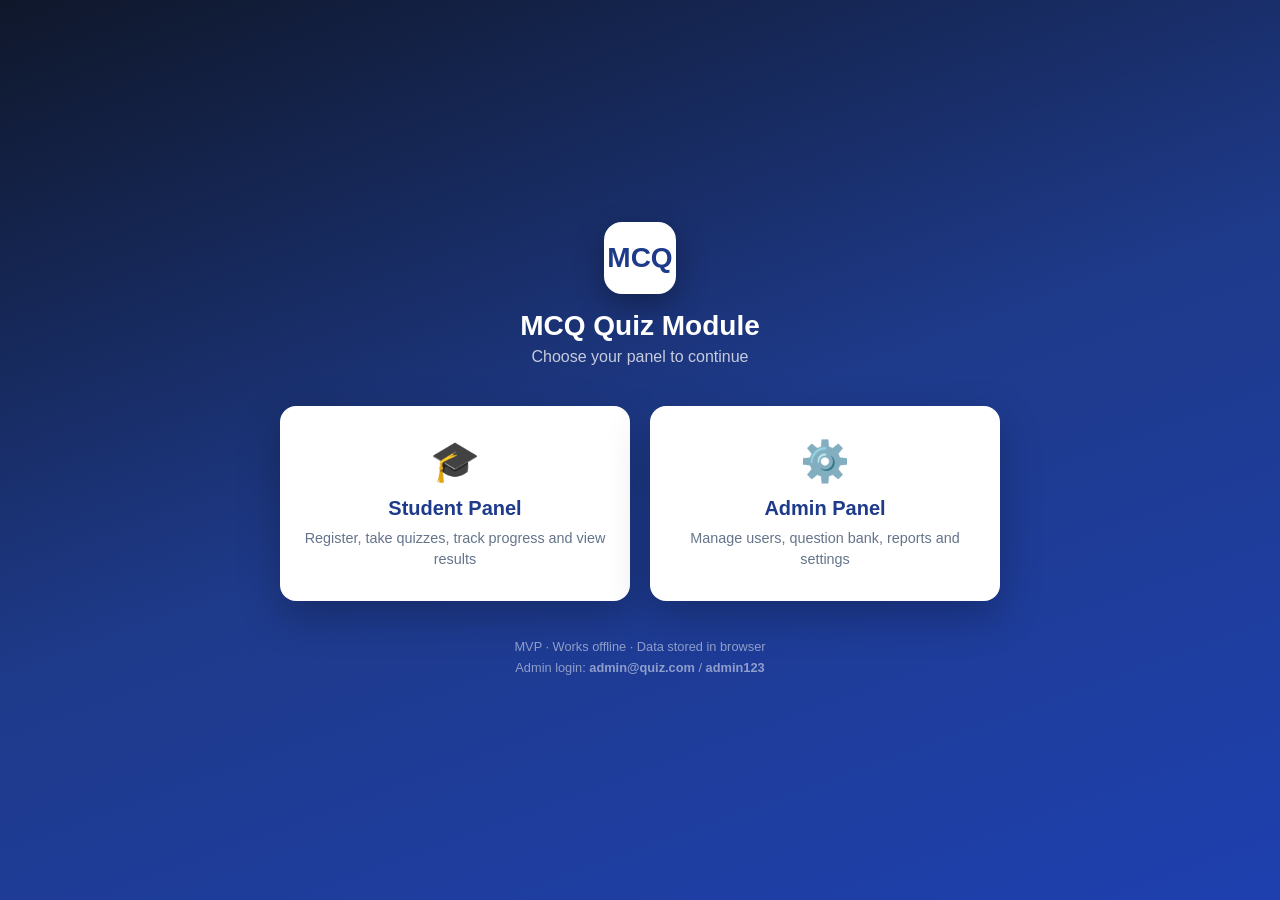
==== index.html @ 9ffa8c19 "Add files via upload" ====
<!DOCTYPE html>
<html lang="en">
<head>
  <meta charset="UTF-8" />
  <meta name="viewport" content="width=device-width, initial-scale=1.0" />
  <meta name="theme-color" content="#1e3a8a" />
  <title>MCQ Quiz Module</title>
  <style>
    :root {
      --primary: #1e3a8a;
      --card: #ffffff;
      --text: #0f172a;
      --muted: #64748b;
    }
    * { box-sizing: border-box; margin: 0; padding: 0; }
    body {
      min-height: 100vh;
      font-family: -apple-system, BlinkMacSystemFont, "Segoe UI", Roboto, sans-serif;
      background: linear-gradient(160deg, #0f172a 0%, #1e3a8a 50%, #1e40af 100%);
      display: flex;
      align-items: center;
      justify-content: center;
      padding: 24px;
    }
    .container {
      width: 100%;
      max-width: 720px;
      text-align: center;
    }
    .logo {
      width: 72px; height: 72px;
      background: white;
      color: var(--primary);
      font-size: 28px; font-weight: 800;
      border-radius: 18px;
      display: flex; align-items: center; justify-content: center;
      margin: 0 auto 16px;
      box-shadow: 0 10px 30px rgba(0,0,0,0.3);
    }
    h1 { color: white; font-size: 1.75rem; margin-bottom: 6px; }
    .subtitle { color: rgba(255,255,255,0.75); font-size: 1rem; margin-bottom: 40px; }
    .cards {
      display: grid;
      grid-template-columns: 1fr 1fr;
      gap: 20px;
    }
    @media (max-width: 560px) {
      .cards { grid-template-columns: 1fr; }
    }
    .card {
      background: var(--card);
      border-radius: 16px;
      padding: 32px 24px;
      text-decoration: none;
      color: var(--text);
      box-shadow: 0 15px 40px rgba(0,0,0,0.25);
      transition: transform 0.2s ease, box-shadow 0.2s ease;
      display: block;
    }
    .card:hover {
      transform: translateY(-4px);
      box-shadow: 0 20px 50px rgba(0,0,0,0.35);
    }
    .card .icon { font-size: 2.5rem; margin-bottom: 12px; }
    .card h2 { font-size: 1.25rem; margin-bottom: 8px; color: var(--primary); }
    .card p { font-size: 0.9rem; color: var(--muted); line-height: 1.45; }
    .footer {
      margin-top: 36px;
      color: rgba(255,255,255,0.5);
      font-size: 0.8rem;
      line-height: 1.6;
    }
  </style>
</head>
<body>
  <div class="container">
    <div class="logo">MCQ</div>
    <h1>MCQ Quiz Module</h1>
    <p class="subtitle">Choose your panel to continue</p>

    <div class="cards">
      <a href="student/index.html" class="card">
        <div class="icon">🎓</div>
        <h2>Student Panel</h2>
        <p>Register, take quizzes, track progress and view results</p>
      </a>
      <a href="admin/index.html" class="card">
        <div class="icon">⚙️</div>
        <h2>Admin Panel</h2>
        <p>Manage users, question bank, reports and settings</p>
      </a>
    </div>

    <p class="footer">
      MVP · Works offline · Data stored in browser<br>
      Admin login: <strong>admin@quiz.com</strong> / <strong>admin123</strong>
    </p>
  </div>
</body>
</html>
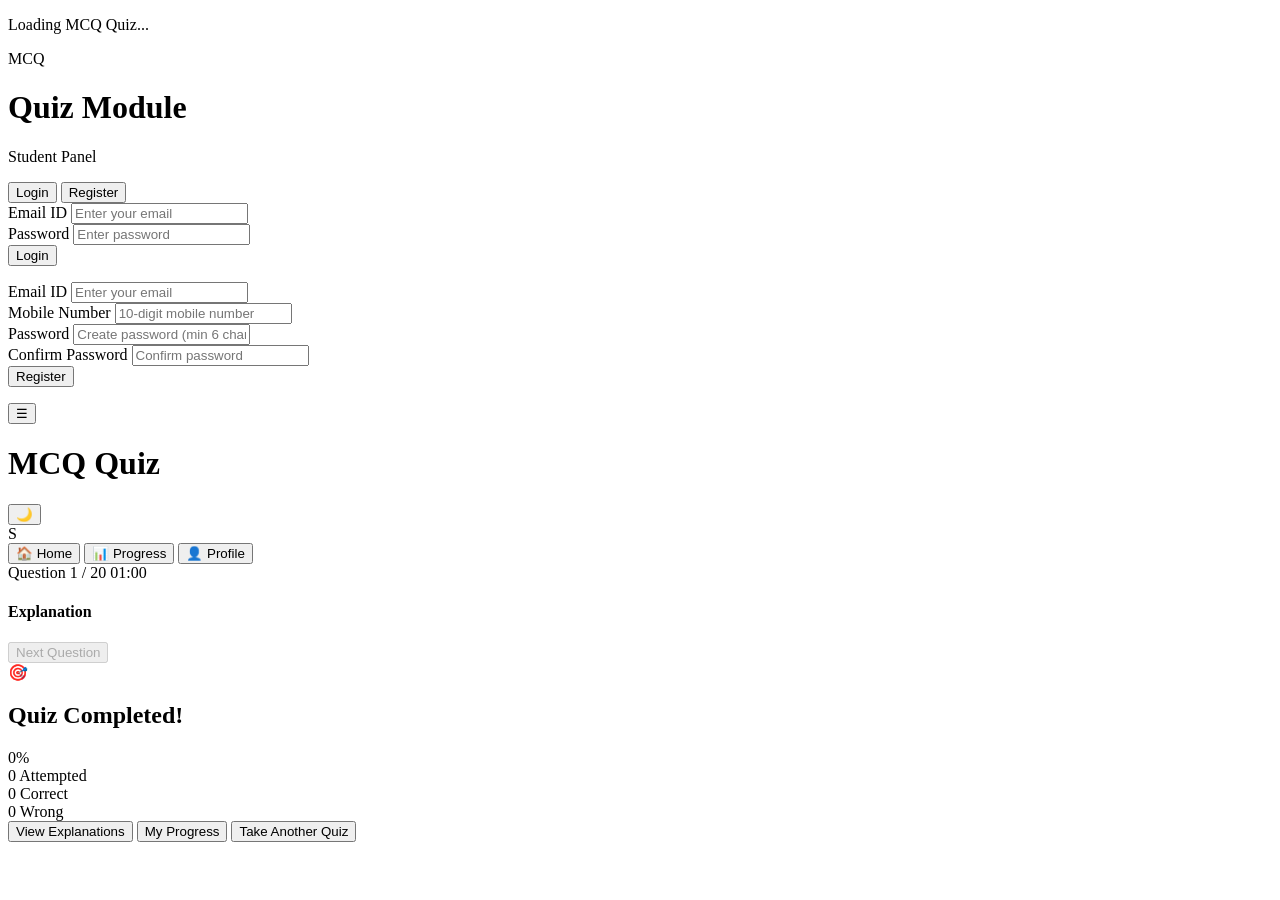
==== commit 8ba7bb0d: "Add files via upload" ====
--- a/index.html
+++ b/index.html
@@ -2,99 +2,197 @@
 <html lang="en">
 <head>
   <meta charset="UTF-8" />
-  <meta name="viewport" content="width=device-width, initial-scale=1.0" />
+  <meta name="viewport" content="width=device-width, initial-scale=1.0, maximum-scale=1.0, user-scalable=no" />
   <meta name="theme-color" content="#1e3a8a" />
-  <title>MCQ Quiz Module</title>
-  <style>
-    :root {
-      --primary: #1e3a8a;
-      --card: #ffffff;
-      --text: #0f172a;
-      --muted: #64748b;
-    }
-    * { box-sizing: border-box; margin: 0; padding: 0; }
-    body {
-      min-height: 100vh;
-      font-family: -apple-system, BlinkMacSystemFont, "Segoe UI", Roboto, sans-serif;
-      background: linear-gradient(160deg, #0f172a 0%, #1e3a8a 50%, #1e40af 100%);
-      display: flex;
-      align-items: center;
-      justify-content: center;
-      padding: 24px;
-    }
-    .container {
-      width: 100%;
-      max-width: 720px;
-      text-align: center;
-    }
-    .logo {
-      width: 72px; height: 72px;
-      background: white;
-      color: var(--primary);
-      font-size: 28px; font-weight: 800;
-      border-radius: 18px;
-      display: flex; align-items: center; justify-content: center;
-      margin: 0 auto 16px;
-      box-shadow: 0 10px 30px rgba(0,0,0,0.3);
-    }
-    h1 { color: white; font-size: 1.75rem; margin-bottom: 6px; }
-    .subtitle { color: rgba(255,255,255,0.75); font-size: 1rem; margin-bottom: 40px; }
-    .cards {
-      display: grid;
-      grid-template-columns: 1fr 1fr;
-      gap: 20px;
-    }
-    @media (max-width: 560px) {
-      .cards { grid-template-columns: 1fr; }
-    }
-    .card {
-      background: var(--card);
-      border-radius: 16px;
-      padding: 32px 24px;
-      text-decoration: none;
-      color: var(--text);
-      box-shadow: 0 15px 40px rgba(0,0,0,0.25);
-      transition: transform 0.2s ease, box-shadow 0.2s ease;
-      display: block;
-    }
-    .card:hover {
-      transform: translateY(-4px);
-      box-shadow: 0 20px 50px rgba(0,0,0,0.35);
-    }
-    .card .icon { font-size: 2.5rem; margin-bottom: 12px; }
-    .card h2 { font-size: 1.25rem; margin-bottom: 8px; color: var(--primary); }
-    .card p { font-size: 0.9rem; color: var(--muted); line-height: 1.45; }
-    .footer {
-      margin-top: 36px;
-      color: rgba(255,255,255,0.5);
-      font-size: 0.8rem;
-      line-height: 1.6;
-    }
-  </style>
+  <meta name="description" content="MCQ Quiz Module - Student Panel" />
+  <title>MCQ Quiz - Student Panel</title>
+
+  <!-- PWA Manifest -->
+  <link rel="manifest" href="manifest.json" />
+  <link rel="apple-touch-icon" href="assets/icon-192.png" />
+
+  <!-- Styles -->
+  <link rel="stylesheet" href="css/style.css" />
 </head>
 <body>
-  <div class="container">
-    <div class="logo">MCQ</div>
-    <h1>MCQ Quiz Module</h1>
-    <p class="subtitle">Choose your panel to continue</p>
+  <!-- ========== APP CONTAINER ========== -->
+  <div id="app">
 
-    <div class="cards">
-      <a href="student/index.html" class="card">
-        <div class="icon">🎓</div>
-        <h2>Student Panel</h2>
-        <p>Register, take quizzes, track progress and view results</p>
-      </a>
-      <a href="admin/index.html" class="card">
-        <div class="icon">⚙️</div>
-        <h2>Admin Panel</h2>
-        <p>Manage users, question bank, reports and settings</p>
-      </a>
+    <!-- ========== LOADING SCREEN ========== -->
+    <div id="screen-loading" class="screen active">
+      <div class="loading-content">
+        <div class="spinner"></div>
+        <p>Loading MCQ Quiz...</p>
+      </div>
     </div>
 
-    <p class="footer">
-      MVP · Works offline · Data stored in browser<br>
-      Admin login: <strong>admin@quiz.com</strong> / <strong>admin123</strong>
-    </p>
+    <!-- ========== AUTH SCREEN (Login / Register) ========== -->
+    <div id="screen-auth" class="screen">
+      <div class="auth-container">
+        <div class="auth-header">
+          <div class="logo">MCQ</div>
+          <h1>Quiz Module</h1>
+          <p class="subtitle">Student Panel</p>
+        </div>
+
+        <div class="auth-tabs">
+          <button class="tab-btn active" data-tab="login">Login</button>
+          <button class="tab-btn" data-tab="register">Register</button>
+        </div>
+
+        <!-- Login Form -->
+        <form id="form-login" class="auth-form active">
+          <div class="form-group">
+            <label for="login-email">Email ID</label>
+            <input type="email" id="login-email" placeholder="Enter your email" required autocomplete="email" />
+          </div>
+          <div class="form-group">
+            <label for="login-password">Password</label>
+            <input type="password" id="login-password" placeholder="Enter password" required autocomplete="current-password" />
+          </div>
+          <button type="submit" class="btn btn-primary btn-block">Login</button>
+          <p class="form-message" id="login-message"></p>
+        </form>
+
+        <!-- Register Form -->
+        <form id="form-register" class="auth-form">
+          <div class="form-group">
+            <label for="reg-email">Email ID</label>
+            <input type="email" id="reg-email" placeholder="Enter your email" required autocomplete="email" />
+          </div>
+          <div class="form-group">
+            <label for="reg-mobile">Mobile Number</label>
+            <input type="tel" id="reg-mobile" placeholder="10-digit mobile number" pattern="[0-9]{10}" required />
+          </div>
+          <div class="form-group">
+            <label for="reg-password">Password</label>
+            <input type="password" id="reg-password" placeholder="Create password (min 6 chars)" minlength="6" required autocomplete="new-password" />
+          </div>
+          <div class="form-group">
+            <label for="reg-confirm">Confirm Password</label>
+            <input type="password" id="reg-confirm" placeholder="Confirm password" minlength="6" required />
+          </div>
+          <button type="submit" class="btn btn-primary btn-block">Register</button>
+          <p class="form-message" id="register-message"></p>
+        </form>
+      </div>
+    </div>
+
+    <!-- ========== MAIN APP (after login) ========== -->
+    <div id="screen-main" class="screen">
+      <!-- Top Header -->
+      <header class="app-header">
+        <div class="header-left">
+          <button id="btn-menu" class="icon-btn" aria-label="Menu">☰</button>
+          <h1 class="app-title">MCQ Quiz</h1>
+        </div>
+        <div class="header-right">
+          <button id="btn-darkmode" class="icon-btn" aria-label="Toggle dark mode">🌙</button>
+          <div class="user-avatar" id="user-avatar">S</div>
+        </div>
+      </header>
+
+      <!-- Main Content Area -->
+      <main id="main-content">
+        <!-- Views will be injected here -->
+      </main>
+
+      <!-- Bottom Navigation -->
+      <nav class="bottom-nav">
+        <button class="nav-item active" data-view="home">
+          <span class="nav-icon">🏠</span>
+          <span class="nav-label">Home</span>
+        </button>
+        <button class="nav-item" data-view="progress">
+          <span class="nav-icon">📊</span>
+          <span class="nav-label">Progress</span>
+        </button>
+        <button class="nav-item" data-view="profile">
+          <span class="nav-icon">👤</span>
+          <span class="nav-label">Profile</span>
+        </button>
+      </nav>
+    </div>
+
+    <!-- ========== QUIZ SCREEN (full screen overlay) ========== -->
+    <div id="screen-quiz" class="screen">
+      <div class="quiz-header">
+        <div class="quiz-meta">
+          <span id="quiz-progress-text">Question 1 / 20</span>
+          <span id="quiz-timer" class="timer">01:00</span>
+        </div>
+        <div class="progress-bar-container">
+          <div id="quiz-progress-bar" class="progress-bar"></div>
+        </div>
+      </div>
+
+      <div class="quiz-body">
+        <div id="question-text" class="question-text">
+          <!-- Question will appear here -->
+        </div>
+
+        <div id="options-container" class="options-container">
+          <!-- Options A B C D -->
+        </div>
+
+        <div id="explanation-box" class="explanation-box hidden">
+          <h4>Explanation</h4>
+          <p id="explanation-text"></p>
+        </div>
+      </div>
+
+      <div class="quiz-footer">
+        <button id="btn-next-question" class="btn btn-primary btn-block" disabled>Next Question</button>
+      </div>
+    </div>
+
+    <!-- ========== RESULT SCREEN ========== -->
+    <div id="screen-result" class="screen">
+      <div class="result-container">
+        <div class="result-icon">🎯</div>
+        <h2>Quiz Completed!</h2>
+        <div class="score-circle">
+          <span id="result-percentage">0%</span>
+        </div>
+        <div class="result-stats">
+          <div class="stat-item">
+            <span class="stat-value" id="result-attempted">0</span>
+            <span class="stat-label">Attempted</span>
+          </div>
+          <div class="stat-item">
+            <span class="stat-value" id="result-correct">0</span>
+            <span class="stat-label">Correct</span>
+          </div>
+          <div class="stat-item">
+            <span class="stat-value" id="result-wrong">0</span>
+            <span class="stat-label">Wrong</span>
+          </div>
+        </div>
+        <div class="result-actions">
+          <button id="btn-view-explanations" class="btn btn-outline">View Explanations</button>
+          <button id="btn-go-progress" class="btn btn-primary">My Progress</button>
+          <button id="btn-new-quiz" class="btn btn-secondary">Take Another Quiz</button>
+        </div>
+      </div>
+    </div>
+
   </div>
+
+  <!-- Scripts -->
+  <script src="js/config.js"></script>
+  <script src="js/storage.js"></script>
+  <script src="js/api.js"></script>
+  <script src="js/auth.js"></script>
+  <script src="js/quiz.js"></script>
+  <script src="js/app.js"></script>
+  <script>
+    if ('serviceWorker' in navigator) {
+      window.addEventListener('load', () => {
+        navigator.serviceWorker.register('./sw.js').then(reg => {
+          console.log('Student SW registered', reg.scope);
+        }).catch(err => console.warn('SW registration failed', err));
+      });
+    }
+  </script>
 </body>
 </html>
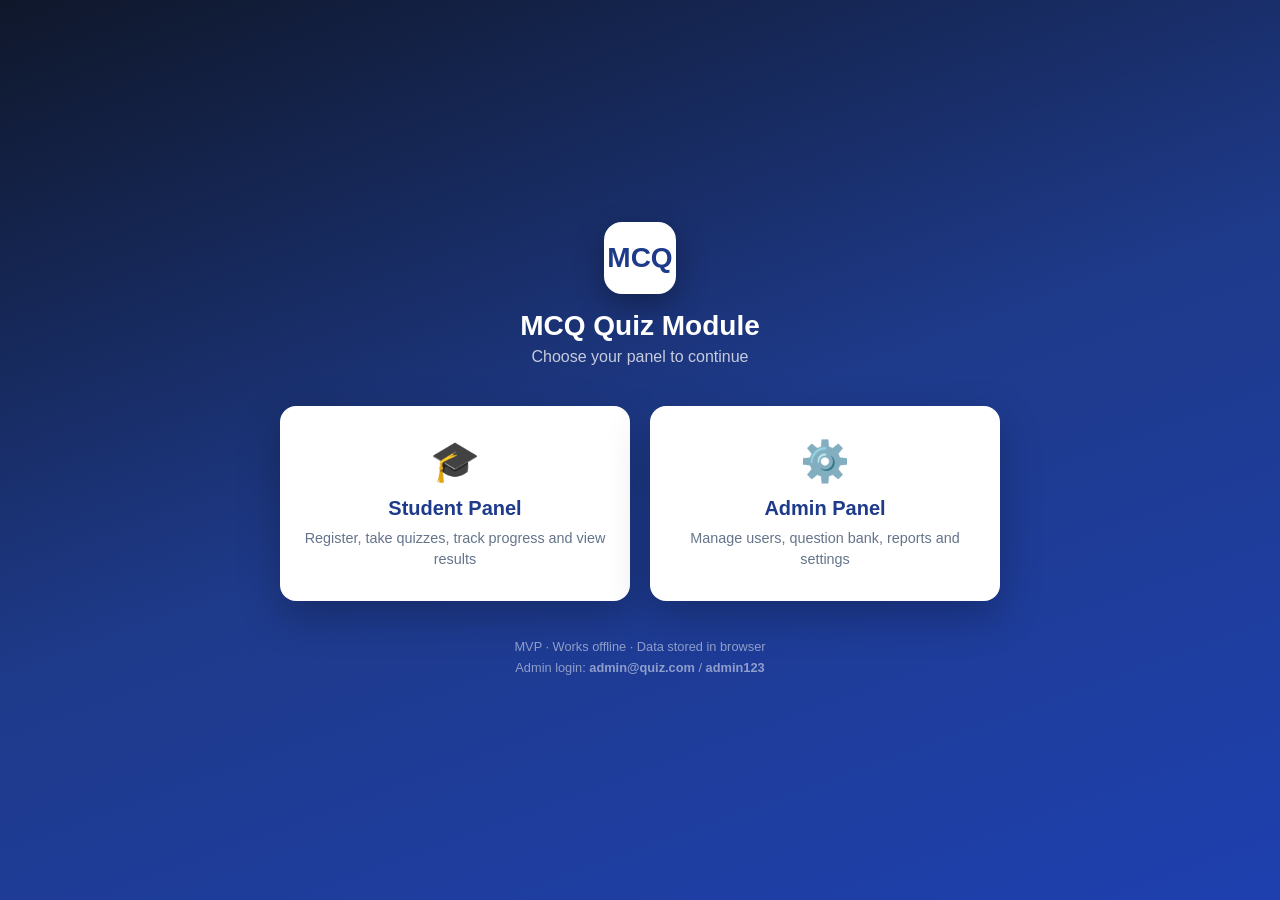
==== commit 1cad7490: "Add files via upload" ====
--- a/index.html
+++ b/index.html
@@ -2,197 +2,99 @@
 <html lang="en">
 <head>
   <meta charset="UTF-8" />
-  <meta name="viewport" content="width=device-width, initial-scale=1.0, maximum-scale=1.0, user-scalable=no" />
+  <meta name="viewport" content="width=device-width, initial-scale=1.0" />
   <meta name="theme-color" content="#1e3a8a" />
-  <meta name="description" content="MCQ Quiz Module - Student Panel" />
-  <title>MCQ Quiz - Student Panel</title>
-
-  <!-- PWA Manifest -->
-  <link rel="manifest" href="manifest.json" />
-  <link rel="apple-touch-icon" href="assets/icon-192.png" />
-
-  <!-- Styles -->
-  <link rel="stylesheet" href="css/style.css" />
+  <title>MCQ Quiz Module</title>
+  <style>
+    :root {
+      --primary: #1e3a8a;
+      --card: #ffffff;
+      --text: #0f172a;
+      --muted: #64748b;
+    }
+    * { box-sizing: border-box; margin: 0; padding: 0; }
+    body {
+      min-height: 100vh;
+      font-family: -apple-system, BlinkMacSystemFont, "Segoe UI", Roboto, sans-serif;
+      background: linear-gradient(160deg, #0f172a 0%, #1e3a8a 50%, #1e40af 100%);
+      display: flex;
+      align-items: center;
+      justify-content: center;
+      padding: 24px;
+    }
+    .container {
+      width: 100%;
+      max-width: 720px;
+      text-align: center;
+    }
+    .logo {
+      width: 72px; height: 72px;
+      background: white;
+      color: var(--primary);
+      font-size: 28px; font-weight: 800;
+      border-radius: 18px;
+      display: flex; align-items: center; justify-content: center;
+      margin: 0 auto 16px;
+      box-shadow: 0 10px 30px rgba(0,0,0,0.3);
+    }
+    h1 { color: white; font-size: 1.75rem; margin-bottom: 6px; }
+    .subtitle { color: rgba(255,255,255,0.75); font-size: 1rem; margin-bottom: 40px; }
+    .cards {
+      display: grid;
+      grid-template-columns: 1fr 1fr;
+      gap: 20px;
+    }
+    @media (max-width: 560px) {
+      .cards { grid-template-columns: 1fr; }
+    }
+    .card {
+      background: var(--card);
+      border-radius: 16px;
+      padding: 32px 24px;
+      text-decoration: none;
+      color: var(--text);
+      box-shadow: 0 15px 40px rgba(0,0,0,0.25);
+      transition: transform 0.2s ease, box-shadow 0.2s ease;
+      display: block;
+    }
+    .card:hover {
+      transform: translateY(-4px);
+      box-shadow: 0 20px 50px rgba(0,0,0,0.35);
+    }
+    .card .icon { font-size: 2.5rem; margin-bottom: 12px; }
+    .card h2 { font-size: 1.25rem; margin-bottom: 8px; color: var(--primary); }
+    .card p { font-size: 0.9rem; color: var(--muted); line-height: 1.45; }
+    .footer {
+      margin-top: 36px;
+      color: rgba(255,255,255,0.5);
+      font-size: 0.8rem;
+      line-height: 1.6;
+    }
+  </style>
 </head>
 <body>
-  <!-- ========== APP CONTAINER ========== -->
-  <div id="app">
+  <div class="container">
+    <div class="logo">MCQ</div>
+    <h1>MCQ Quiz Module</h1>
+    <p class="subtitle">Choose your panel to continue</p>
 
-    <!-- ========== LOADING SCREEN ========== -->
-    <div id="screen-loading" class="screen active">
-      <div class="loading-content">
-        <div class="spinner"></div>
-        <p>Loading MCQ Quiz...</p>
-      </div>
+    <div class="cards">
+      <a href="student/index.html" class="card">
+        <div class="icon">🎓</div>
+        <h2>Student Panel</h2>
+        <p>Register, take quizzes, track progress and view results</p>
+      </a>
+      <a href="admin/index.html" class="card">
+        <div class="icon">⚙️</div>
+        <h2>Admin Panel</h2>
+        <p>Manage users, question bank, reports and settings</p>
+      </a>
     </div>
 
-    <!-- ========== AUTH SCREEN (Login / Register) ========== -->
-    <div id="screen-auth" class="screen">
-      <div class="auth-container">
-        <div class="auth-header">
-          <div class="logo">MCQ</div>
-          <h1>Quiz Module</h1>
-          <p class="subtitle">Student Panel</p>
-        </div>
-
-        <div class="auth-tabs">
-          <button class="tab-btn active" data-tab="login">Login</button>
-          <button class="tab-btn" data-tab="register">Register</button>
-        </div>
-
-        <!-- Login Form -->
-        <form id="form-login" class="auth-form active">
-          <div class="form-group">
-            <label for="login-email">Email ID</label>
-            <input type="email" id="login-email" placeholder="Enter your email" required autocomplete="email" />
-          </div>
-          <div class="form-group">
-            <label for="login-password">Password</label>
-            <input type="password" id="login-password" placeholder="Enter password" required autocomplete="current-password" />
-          </div>
-          <button type="submit" class="btn btn-primary btn-block">Login</button>
-          <p class="form-message" id="login-message"></p>
-        </form>
-
-        <!-- Register Form -->
-        <form id="form-register" class="auth-form">
-          <div class="form-group">
-            <label for="reg-email">Email ID</label>
-            <input type="email" id="reg-email" placeholder="Enter your email" required autocomplete="email" />
-          </div>
-          <div class="form-group">
-            <label for="reg-mobile">Mobile Number</label>
-            <input type="tel" id="reg-mobile" placeholder="10-digit mobile number" pattern="[0-9]{10}" required />
-          </div>
-          <div class="form-group">
-            <label for="reg-password">Password</label>
-            <input type="password" id="reg-password" placeholder="Create password (min 6 chars)" minlength="6" required autocomplete="new-password" />
-          </div>
-          <div class="form-group">
-            <label for="reg-confirm">Confirm Password</label>
-            <input type="password" id="reg-confirm" placeholder="Confirm password" minlength="6" required />
-          </div>
-          <button type="submit" class="btn btn-primary btn-block">Register</button>
-          <p class="form-message" id="register-message"></p>
-        </form>
-      </div>
-    </div>
-
-    <!-- ========== MAIN APP (after login) ========== -->
-    <div id="screen-main" class="screen">
-      <!-- Top Header -->
-      <header class="app-header">
-        <div class="header-left">
-          <button id="btn-menu" class="icon-btn" aria-label="Menu">☰</button>
-          <h1 class="app-title">MCQ Quiz</h1>
-        </div>
-        <div class="header-right">
-          <button id="btn-darkmode" class="icon-btn" aria-label="Toggle dark mode">🌙</button>
-          <div class="user-avatar" id="user-avatar">S</div>
-        </div>
-      </header>
-
-      <!-- Main Content Area -->
-      <main id="main-content">
-        <!-- Views will be injected here -->
-      </main>
-
-      <!-- Bottom Navigation -->
-      <nav class="bottom-nav">
-        <button class="nav-item active" data-view="home">
-          <span class="nav-icon">🏠</span>
-          <span class="nav-label">Home</span>
-        </button>
-        <button class="nav-item" data-view="progress">
-          <span class="nav-icon">📊</span>
-          <span class="nav-label">Progress</span>
-        </button>
-        <button class="nav-item" data-view="profile">
-          <span class="nav-icon">👤</span>
-          <span class="nav-label">Profile</span>
-        </button>
-      </nav>
-    </div>
-
-    <!-- ========== QUIZ SCREEN (full screen overlay) ========== -->
-    <div id="screen-quiz" class="screen">
-      <div class="quiz-header">
-        <div class="quiz-meta">
-          <span id="quiz-progress-text">Question 1 / 20</span>
-          <span id="quiz-timer" class="timer">01:00</span>
-        </div>
-        <div class="progress-bar-container">
-          <div id="quiz-progress-bar" class="progress-bar"></div>
-        </div>
-      </div>
-
-      <div class="quiz-body">
-        <div id="question-text" class="question-text">
-          <!-- Question will appear here -->
-        </div>
-
-        <div id="options-container" class="options-container">
-          <!-- Options A B C D -->
-        </div>
-
-        <div id="explanation-box" class="explanation-box hidden">
-          <h4>Explanation</h4>
-          <p id="explanation-text"></p>
-        </div>
-      </div>
-
-      <div class="quiz-footer">
-        <button id="btn-next-question" class="btn btn-primary btn-block" disabled>Next Question</button>
-      </div>
-    </div>
-
-    <!-- ========== RESULT SCREEN ========== -->
-    <div id="screen-result" class="screen">
-      <div class="result-container">
-        <div class="result-icon">🎯</div>
-        <h2>Quiz Completed!</h2>
-        <div class="score-circle">
-          <span id="result-percentage">0%</span>
-        </div>
-        <div class="result-stats">
-          <div class="stat-item">
-            <span class="stat-value" id="result-attempted">0</span>
-            <span class="stat-label">Attempted</span>
-          </div>
-          <div class="stat-item">
-            <span class="stat-value" id="result-correct">0</span>
-            <span class="stat-label">Correct</span>
-          </div>
-          <div class="stat-item">
-            <span class="stat-value" id="result-wrong">0</span>
-            <span class="stat-label">Wrong</span>
-          </div>
-        </div>
-        <div class="result-actions">
-          <button id="btn-view-explanations" class="btn btn-outline">View Explanations</button>
-          <button id="btn-go-progress" class="btn btn-primary">My Progress</button>
-          <button id="btn-new-quiz" class="btn btn-secondary">Take Another Quiz</button>
-        </div>
-      </div>
-    </div>
-
+    <p class="footer">
+      MVP · Works offline · Data stored in browser<br>
+      Admin login: <strong>admin@quiz.com</strong> / <strong>admin123</strong>
+    </p>
   </div>
-
-  <!-- Scripts -->
-  <script src="js/config.js"></script>
-  <script src="js/storage.js"></script>
-  <script src="js/api.js"></script>
-  <script src="js/auth.js"></script>
-  <script src="js/quiz.js"></script>
-  <script src="js/app.js"></script>
-  <script>
-    if ('serviceWorker' in navigator) {
-      window.addEventListener('load', () => {
-        navigator.serviceWorker.register('./sw.js').then(reg => {
-          console.log('Student SW registered', reg.scope);
-        }).catch(err => console.warn('SW registration failed', err));
-      });
-    }
-  </script>
 </body>
 </html>
